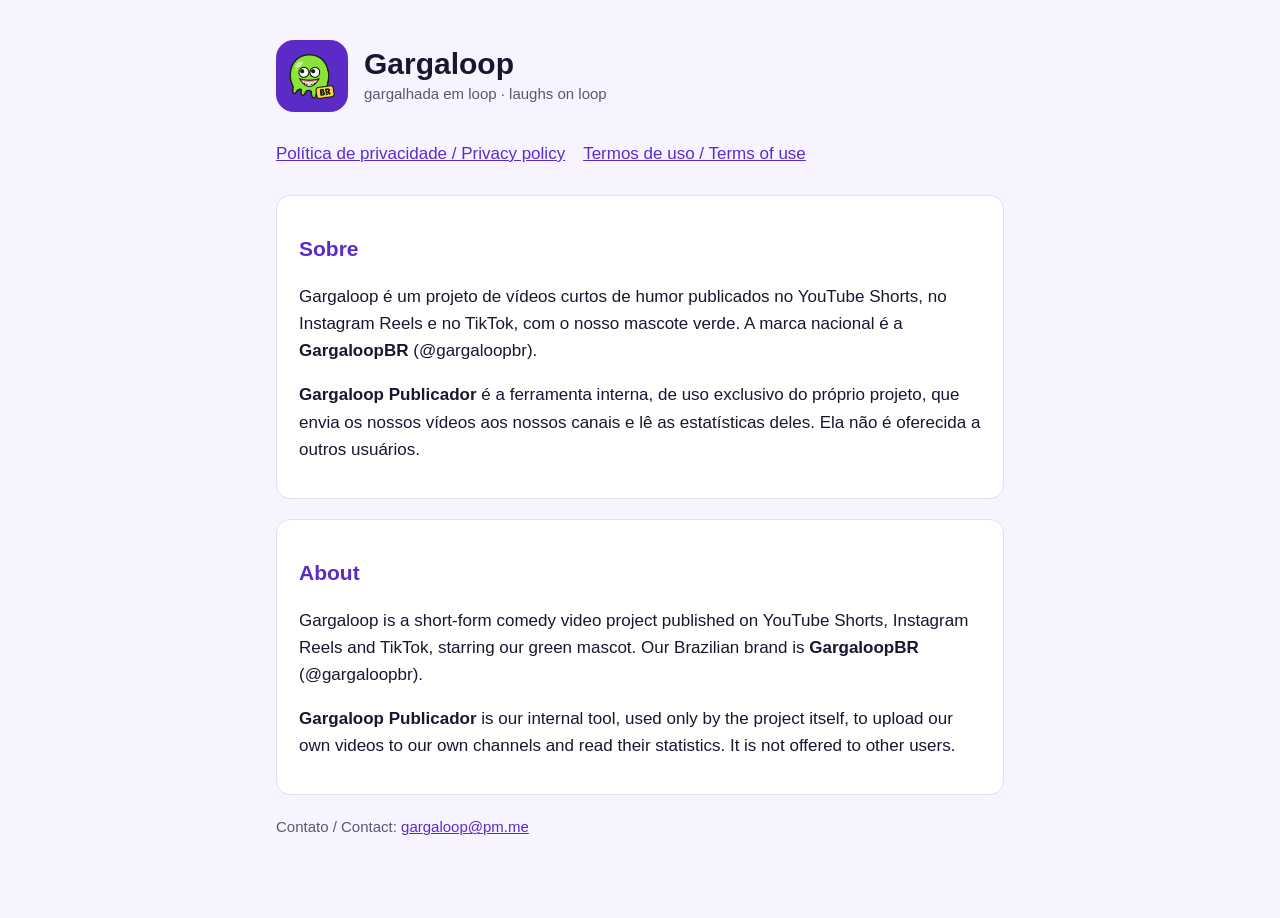
==== index.html @ 7343da35 "Publica site e política de privacidade do Gargaloop Co-Authored-By: Claude Opus 5.5 <noreply@anthrop" ====
<!doctype html>
<html lang="pt-BR">
<head>
  <meta charset="utf-8">
  <meta name="viewport" content="width=device-width, initial-scale=1">
  <title>Gargaloop</title>
  <meta name="description" content="Gargaloop e GargaloopBR: vídeos curtos de humor com o nosso mascote.">
  <link rel="icon" href="logo.png">
  <link rel="stylesheet" href="estilo.css">
</head>
<body>
<main>
  <header>
    <img src="logo.png" alt="Mascote Gargaloop">
    <div>
      <h1>Gargaloop</h1>
      <div class="suave">gargalhada em loop · laughs on loop</div>
    </div>
  </header>
  <nav>
    <a href="privacidade.html">Política de privacidade / Privacy policy</a>
    <a href="termos.html">Termos de uso / Terms of use</a>
  </nav>

  <div class="cartao">
    <h2>Sobre</h2>
    <p>Gargaloop é um projeto de vídeos curtos de humor publicados no YouTube Shorts, no Instagram Reels
      e no TikTok, com o nosso mascote verde. A marca nacional é a <strong>GargaloopBR</strong> (@gargaloopbr).</p>
    <p><strong>Gargaloop Publicador</strong> é a ferramenta interna, de uso exclusivo do próprio projeto, que envia
      os nossos vídeos aos nossos canais e lê as estatísticas deles. Ela não é oferecida a outros usuários.</p>
  </div>

  <div class="cartao" lang="en">
    <h2>About</h2>
    <p>Gargaloop is a short-form comedy video project published on YouTube Shorts, Instagram Reels and TikTok,
      starring our green mascot. Our Brazilian brand is <strong>GargaloopBR</strong> (@gargaloopbr).</p>
    <p><strong>Gargaloop Publicador</strong> is our internal tool, used only by the project itself, to upload our
      own videos to our own channels and read their statistics. It is not offered to other users.</p>
  </div>

  <p class="suave">Contato / Contact: <a href="mailto:gargaloop@pm.me">gargaloop@pm.me</a></p>
</main>
</body>
</html>
---- estilo.css ----
:root {
  --fundo: #F7F4FF;
  --texto: #1B1530;
  --suave: #5C5670;
  --roxo: #5B2BC9;
  --verde: #8BE03C;
  --cartao: #FFFFFF;
  --linha: #E3DDF2;
}
@media (prefers-color-scheme: dark) {
  :root {
    --fundo: #12081F;
    --texto: #F2EEFA;
    --suave: #B7AFCB;
    --roxo: #B79BFF;
    --cartao: #1D1330;
    --linha: #342A4A;
  }
}
* { box-sizing: border-box; }
body {
  margin: 0;
  background: var(--fundo);
  color: var(--texto);
  font: 17px/1.6 -apple-system, BlinkMacSystemFont, "Segoe UI", Roboto, Helvetica, Arial, sans-serif;
}
main { max-width: 760px; margin: 0 auto; padding: 40px 16px 64px; }
header { display: flex; align-items: center; gap: 16px; margin-bottom: 28px; }
header img { width: 72px; height: 72px; border-radius: 18px; }
h1 { font-size: 30px; line-height: 1.2; margin: 0; }
h2 { font-size: 21px; margin: 32px 0 8px; color: var(--roxo); }
p, li { color: var(--texto); }
.suave { color: var(--suave); font-size: 15px; }
a { color: var(--roxo); }
nav { display: flex; flex-wrap: wrap; gap: 8px 18px; margin: 8px 0 28px; }
.cartao { background: var(--cartao); border: 1px solid var(--linha); border-radius: 14px; padding: 4px 22px 18px; margin: 20px 0; }
hr { border: 0; border-top: 1px solid var(--linha); margin: 40px 0; }
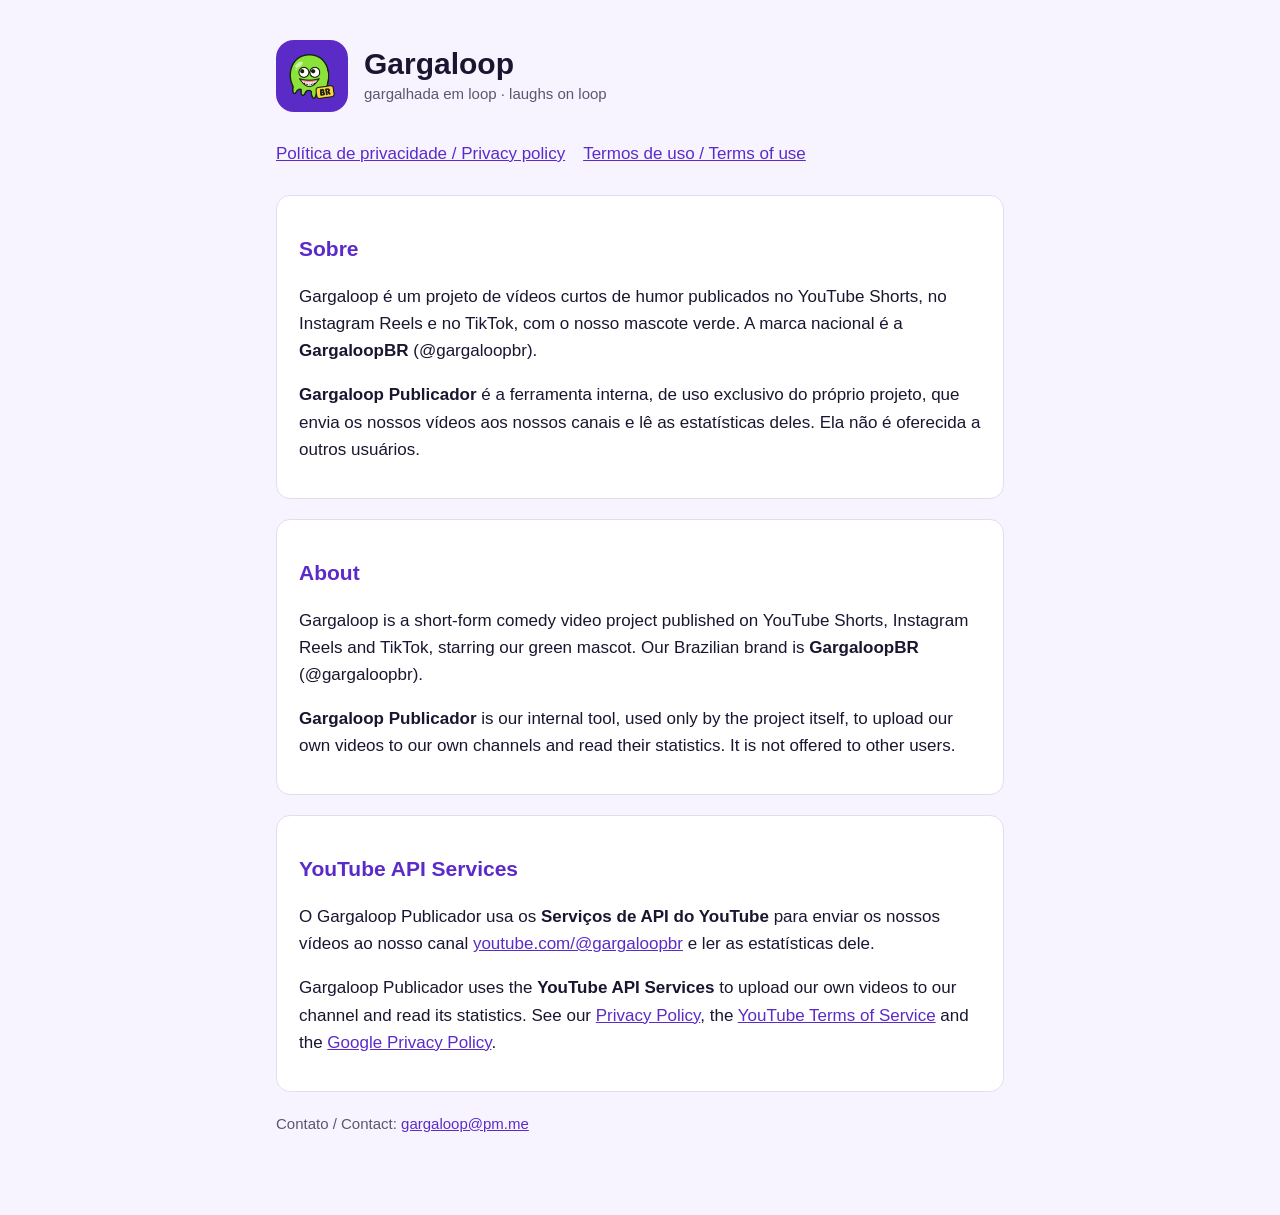
==== commit cff8c579: "Menciona o uso dos YouTube API Services na página inicial Co-Authored-By: Claude Opus 5.5 <noreply@a" ====
--- a/index.html
+++ b/index.html
@@ -38,6 +38,16 @@
       own videos to our own channels and read their statistics. It is not offered to other users.</p>
   </div>
 
+  <div class="cartao">
+    <h2>YouTube API Services</h2>
+    <p>O Gargaloop Publicador usa os <strong>Serviços de API do YouTube</strong> para enviar os nossos vídeos ao nosso canal
+      <a href="https://www.youtube.com/@gargaloopbr">youtube.com/@gargaloopbr</a> e ler as estatísticas dele.</p>
+    <p lang="en">Gargaloop Publicador uses the <strong>YouTube API Services</strong> to upload our own videos to our channel
+      and read its statistics. See our <a href="privacidade.html">Privacy Policy</a>,
+      the <a href="https://www.youtube.com/t/terms">YouTube Terms of Service</a> and the
+      <a href="https://policies.google.com/privacy">Google Privacy Policy</a>.</p>
+  </div>
+
   <p class="suave">Contato / Contact: <a href="mailto:gargaloop@pm.me">gargaloop@pm.me</a></p>
 </main>
 </body>
